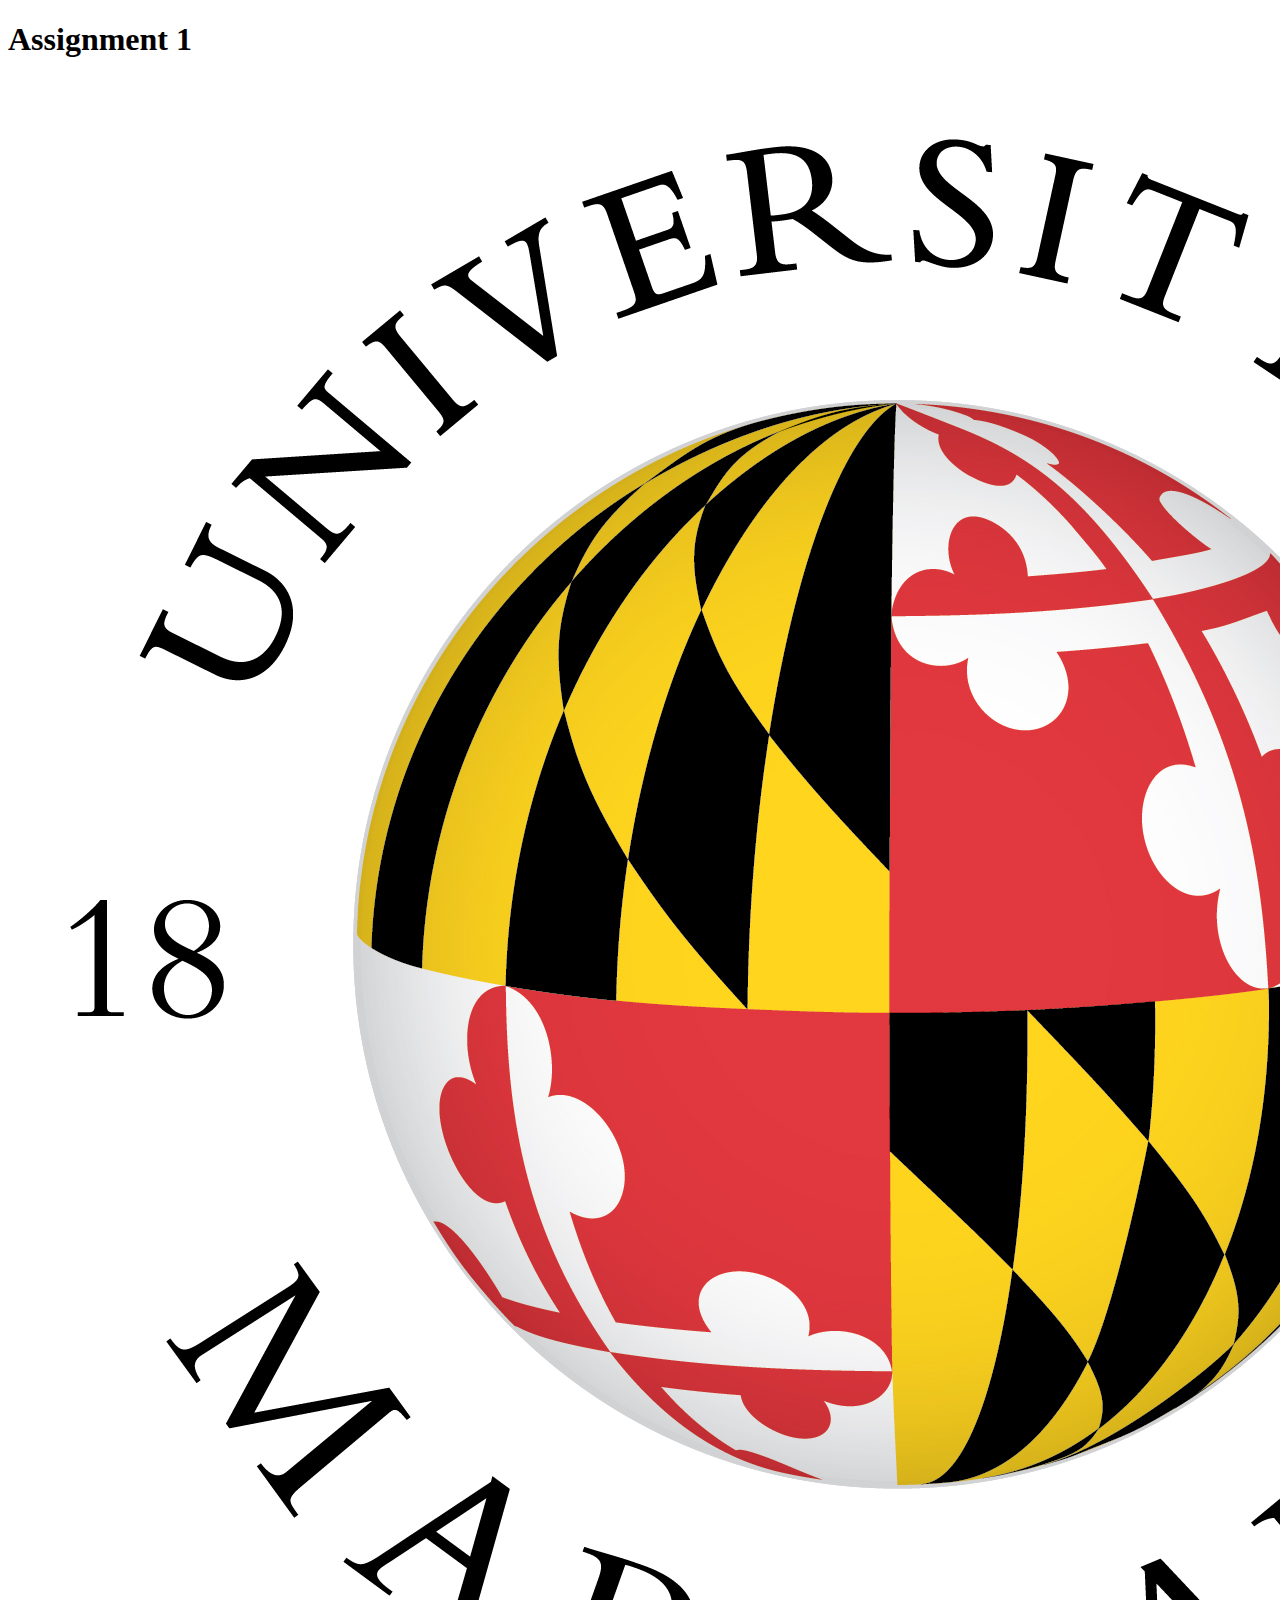
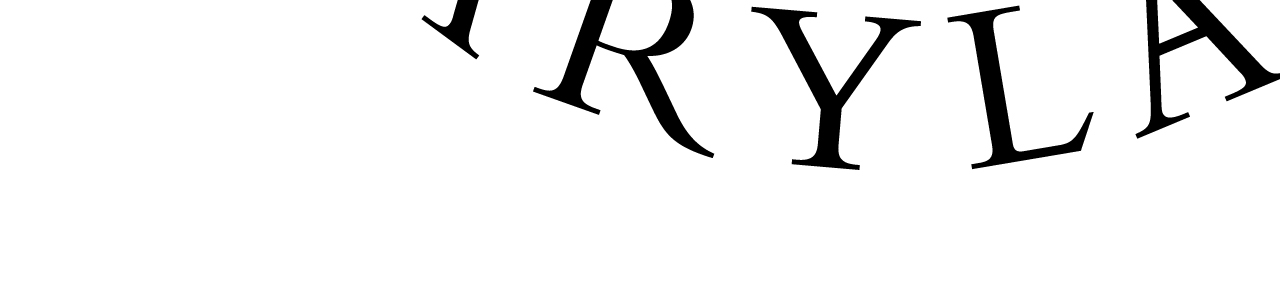
==== public/asst-1/index.html @ a9227ccb "Update index.html" ====
<!DOCTYPE html>
<html lang="en">
  <head>
    <meta charset="utf-8">
    <title>Assingment 1</title>
    <link rel="stylesheet" href="styles.css">

  </head>


  <body>

   <div class= "header">
      <h1>Assignment 1</h1>
      <img src="UMD logo.jpg" alt="University of Maryland logo">
    </div>
  
    <div id ="container" class="wrapper">
        

          <div class = "main">

            <div class = "main-image">
          
          
                <p></p>
          
            
            </div>  

          <div  class = "main-info">





          </div>





          </div>



          
        </div>      



    

  
    </body>         
</html>
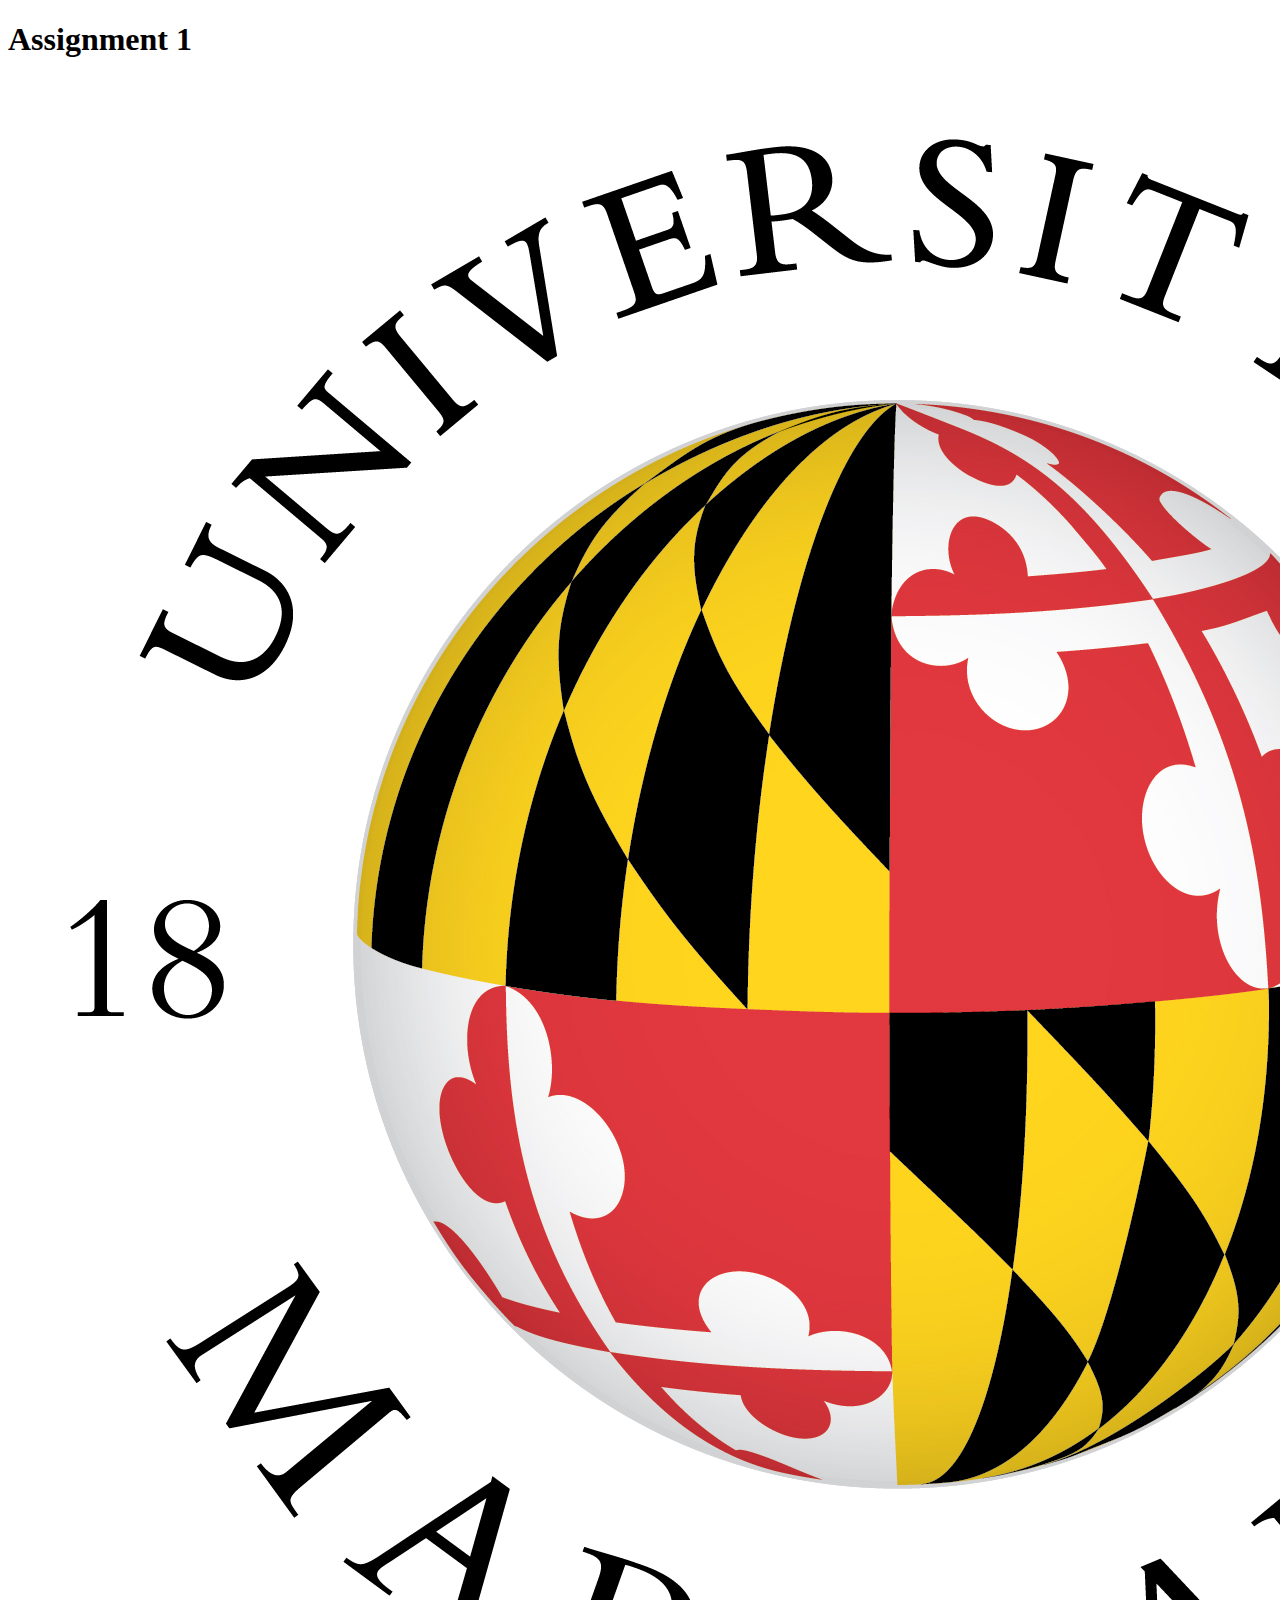
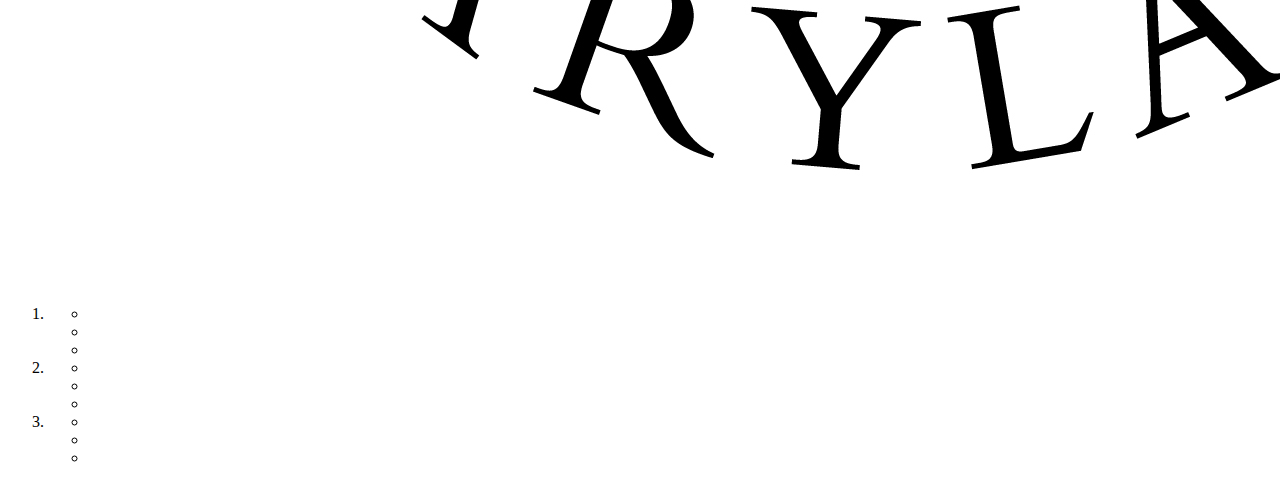
==== commit e6d50ab5: "Update index.html" ====
--- a/public/asst-1/index.html
+++ b/public/asst-1/index.html
@@ -2,7 +2,7 @@
 <html lang="en">
   <head>
     <meta charset="utf-8">
-    <title>Assingment 1</title>
+    <title>Assignment 1</title>
     <link rel="stylesheet" href="styles.css">
 
   </head>
@@ -30,15 +30,39 @@
 
           <div  class = "main-info">
 
+          <h2></h2>
+            <p></p>
+
+          <ol>
+
+            <li>
+            <ul>
+              <li></li>
+              <li></li>
+              <li></li>
+            </ul>
+            </li>
+
+            <li>
+              <ul>
+                <li></li>
+                <li></li>
+                <li></li>
+              </ul>
+              </li>
+
+              <li>
+                <ul>
+                  <li></li>
+                  <li></li>
+                  <li></li>
+                </ul>
+                </li>
 
 
-
+          </ol>
 
           </div>
-
-
-
-
 
           </div>
 
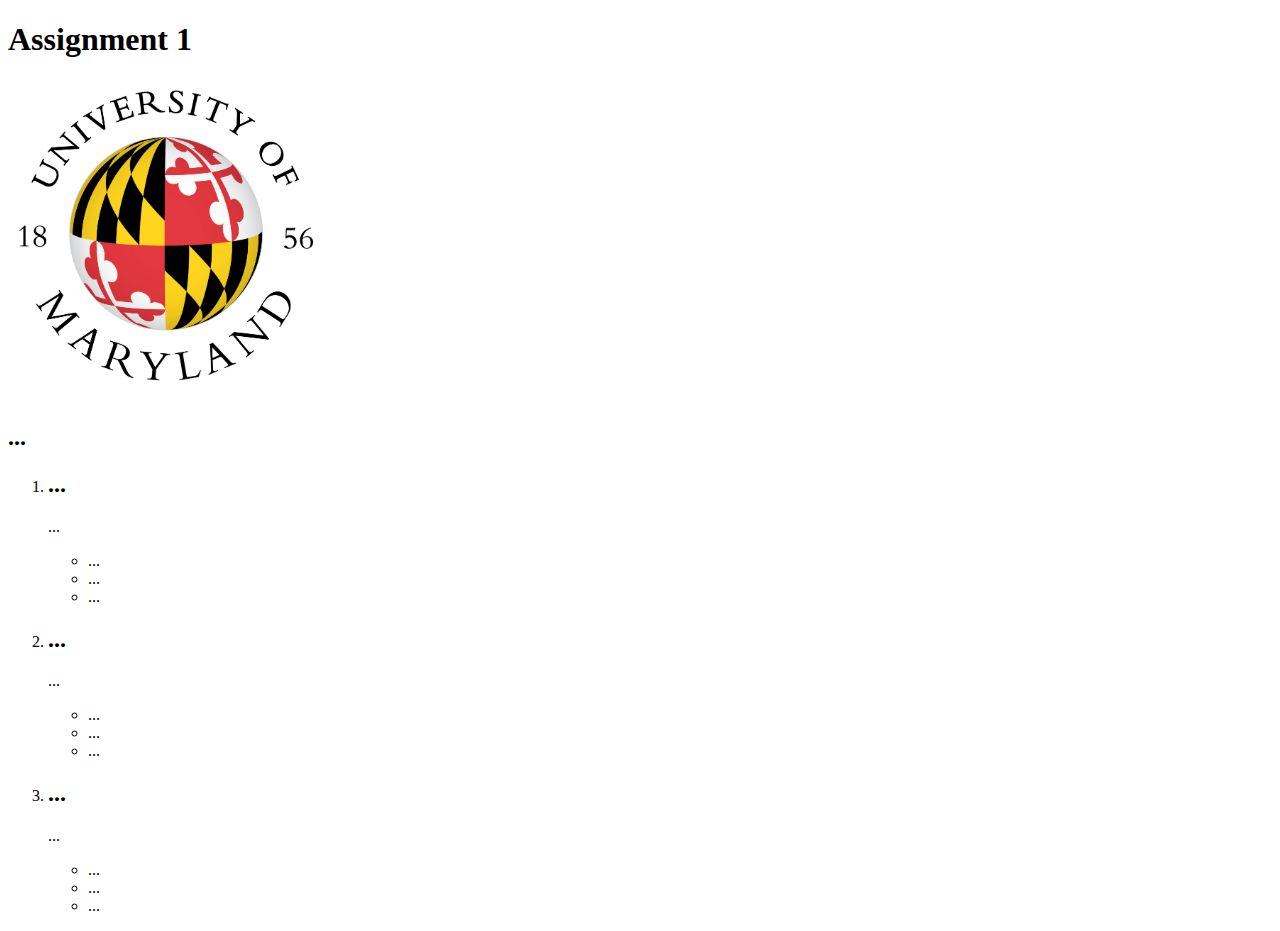
==== commit 7b752243: "update" ====
--- a/public/asst-1/index.html
+++ b/public/asst-1/index.html
@@ -12,10 +12,10 @@
 
    <div class= "header">
       <h1>Assignment 1</h1>
-      <img src="UMD logo.jpg" alt="University of Maryland logo">
+      <img src="UMD logo.jpg" alt="University of Maryland logo" width="320" height="320">
     </div>
   
-    <div id ="container" class="wrapper">
+    <div class ="container" class="wrapper">
         
 
           <div class = "main">
@@ -30,35 +30,40 @@
 
           <div  class = "main-info">
 
-          <h2></h2>
+          <h2>...</h2>
             <p></p>
 
           <ol>
 
-            <li>
+          <li>
+            <h2>...</h2>
+            <p>...</p>
             <ul>
-              <li></li>
-              <li></li>
-              <li></li>
+              <li>...</li>
+              <li>...</li>
+              <li>...</li>
             </ul>
-            </li>
+          </li> 
+
+           <li>
+              <h2>...</h2>
+              <p>...</p>
+              <ul>
+                <li>...</li>
+                <li>...</li>
+                <li>...</li>
+              </ul>
+            </li>  
 
             <li>
-              <ul>
-                <li></li>
-                <li></li>
-                <li></li>
-              </ul>
-              </li>
-
-              <li>
+                <h2>...</h2>
+                <p>...</p>
                 <ul>
-                  <li></li>
-                  <li></li>
-                  <li></li>
+                  <li>...</li>
+                  <li>...</li>
+                  <li>...</li>
                 </ul>
-                </li>
-
+            </li>  
 
           </ol>
 
--- a/public/asst-1/styles.css
+++ b/public/asst-1/styles.css
@@ -0,0 +1,11 @@
+.header {
+
+}
+
+.main {
+
+}
+
+.article {
+  
+}
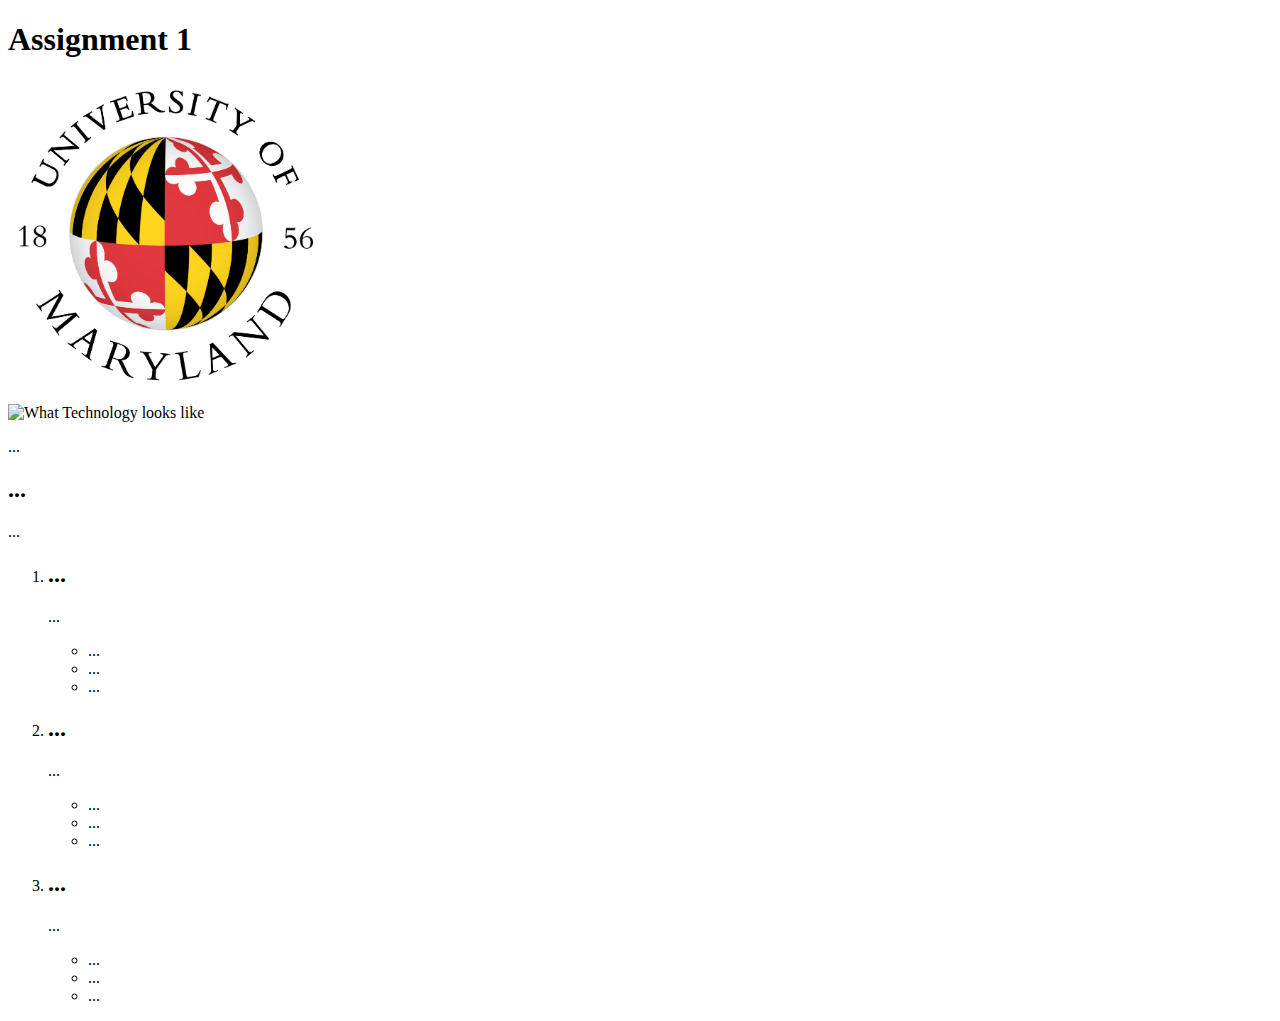
==== commit 49ae3308: "update" ====
--- a/public/asst-1/index.html
+++ b/public/asst-1/index.html
@@ -14,24 +14,26 @@
       <h1>Assignment 1</h1>
       <img src="UMD logo.jpg" alt="University of Maryland logo" width="320" height="320">
     </div>
+
+    <div class="container">
   
-    <div class ="container" class="wrapper">
+    <div class="wrapper">
         
 
           <div class = "main">
 
             <div class = "main-image">
+              <img src="technology.jpeg" alt="What Technology looks like" width="320" height="320">
           
-          
-                <p></p>
+                <p>...</p>
           
             
             </div>  
 
-          <div  class = "main-info">
+          <div class = "main-info">
 
           <h2>...</h2>
-            <p></p>
+            <p>...</p>
 
           <ol>
 
@@ -74,7 +76,9 @@
 
 
           
-        </div>      
+        </div>  
+        
+        </div>
 
 
 
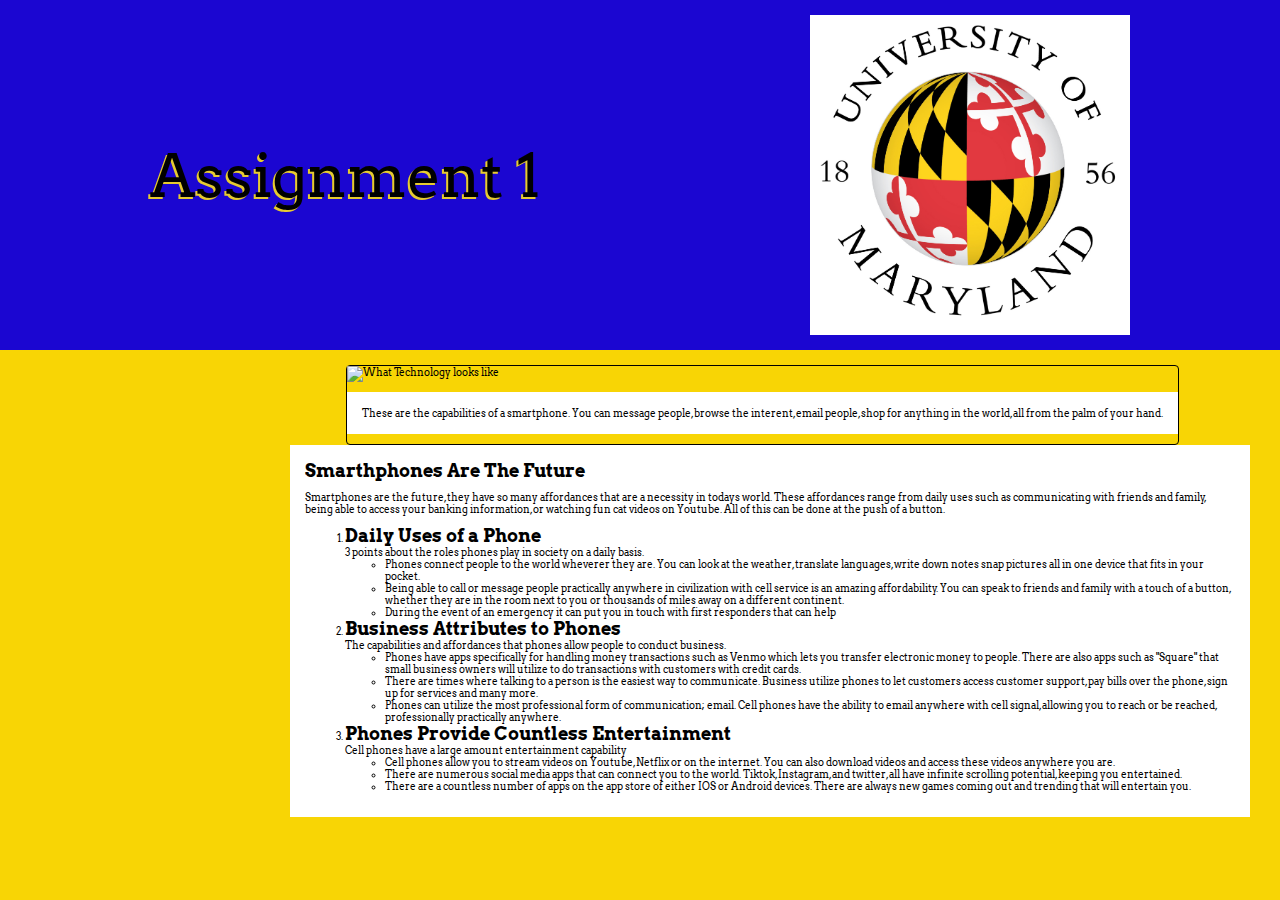
==== commit f4ff76bb: "Update index.html" ====
--- a/public/asst-1/index.html
+++ b/public/asst-1/index.html
@@ -1,9 +1,11 @@
 <!DOCTYPE html>
 <html lang="en">
+
   <head>
     <meta charset="utf-8">
     <title>Assignment 1</title>
     <link rel="stylesheet" href="styles.css">
+    <link href="https://fonts.googleapis.com/css2?family=Arvo&display=swap" rel="stylesheet">
 
   </head>
 
@@ -15,55 +17,56 @@
       <img src="UMD logo.jpg" alt="University of Maryland logo" width="320" height="320">
     </div>
 
-    <div class="container">
+    
   
     <div class="wrapper">
-        
+      
+        <div class = "container">
 
-          <div class = "main">
+          
 
-            <div class = "main-image">
+            <div class = "img">
               <img src="technology.jpeg" alt="What Technology looks like" width="320" height="320">
           
-                <p>...</p>
+                <p>These are the capabilities of a smartphone. You can message people, browse the interent, email people, shop for anything in the world, all from the palm of your hand.</p>
           
             
             </div>  
 
           <div class = "main-info">
 
-          <h2>...</h2>
-            <p>...</p>
+          <h2>Smarthphones Are The Future</h2>
+            <p>Smartphones are the future, they have so many affordances that are a necessity in todays world. These affordances range from daily uses such as communicating with friends and family, being able to access your banking information, or watching fun cat videos on Youtube. All of this can be done at the push of a button.</p>
 
           <ol>
 
           <li>
-            <h2>...</h2>
-            <p>...</p>
-            <ul>
-              <li>...</li>
-              <li>...</li>
-              <li>...</li>
+            <h2 class ="title">Daily Uses of a Phone</h2>
+            <div class = "description">3 points about the roles phones play in society on a daily basis.</div>
+            <ul class ="info">
+              <li>Phones connect people to the world wheverer they are. You can look at the weather, translate languages, write down notes snap pictures all in one device that fits in your pocket. </li>
+              <li>Being able to call or message people practically anywhere in civilization with cell service is an amazing affordability. You can speak to friends and family with a touch of a button, whether they are in the room next to you or thousands of miles away on a different continent.</li>
+              <li>During the event of an emergency it can put you in touch with first responders that can help</li>
             </ul>
           </li> 
 
            <li>
-              <h2>...</h2>
-              <p>...</p>
-              <ul>
-                <li>...</li>
-                <li>...</li>
-                <li>...</li>
+            <h2 class ="title">Business Attributes to Phones</h2>
+            <div class = "description">The capabilities and affordances that phones allow people to conduct business.</div>
+            <ul class ="info">
+                <li>Phones have apps specifically for handling money transactions such as Venmo which lets you transfer electronic money to people. There are also apps such as "Square" that small business owners will utilize to do transactions with customers with credit cards.</li>
+                <li>There are times where talking to a person is the easiest way to communicate. Business utilize phones to let customers access customer support, pay bills over the phone, sign up for services and many more.</li>
+                <li>Phones can utilize the most professional form of communication; email. Cell phones have the ability to email anywhere with cell signal, allowing you to reach or be reached, professionally practically anywhere.</li>
               </ul>
             </li>  
 
             <li>
-                <h2>...</h2>
-                <p>...</p>
-                <ul>
-                  <li>...</li>
-                  <li>...</li>
-                  <li>...</li>
+              <h2 class ="title">Phones Provide Countless Entertainment</h2>
+              <div class = "description">Cell phones have a large amount entertainment capability</div>
+              <ul class ="info">
+                  <li>Cell phones allow you to stream videos on Youtube, Netflix or on the internet. You can also download videos and access these videos anywhere you are.</li>
+                  <li>There are numerous social media apps that can connect you to the world. Tiktok, Instagram, and twitter, all have infinite scrolling potential, keeping you entertained.</li>
+                  <li>There are a countless number of apps on the app store of either IOS or Android devices. There are always new games coming out and trending that will entertain you.</li>
                 </ul>
             </li>  
 
@@ -71,7 +74,7 @@
 
           </div>
 
-          </div>
+         
 
 
 
--- a/public/asst-1/styles.css
+++ b/public/asst-1/styles.css
@@ -1,11 +1,96 @@
+html, body {
+    margin: 0;
+    padding: 0;
+  }
+  
+  html {
+    font-size: 10px;
+  
+  }
+  
+  body{
+    font-family: 'Arvo', serif;
+    background-color: #F8D505;
+  } 
+
+  h1, h2 {
+      margin:0;
+      padding:0;
+      font-family: 'Arvo', serif;
+  }
+
+  h1 {
+      font-size: 6rem;
+      font-weight: 300;
+      text-shadow: -2px 2px #E6CB30;
+  }
+
+  h2 {
+      font-size: 1.8rem;
+      font-weight: 900;
+  }
+
 .header {
+    display: flex;
+    flex-direction: row;
+    flex-wrap:wrap;
+    justify-content: space-around;
+    align-items: center;
+    margin: 0;
+    margin-bottom: 15px;
+    padding: 15px;
+    background-color: #1B06D1;
 
 }
-
-.main {
-
+    
+.wrapper {
+    margin-right: 15px;
+    flex: 0 1 auto;
+    /* margin: 0 auto;
+    max-width: 960px; */
+    /* flex-wrap:wrap; */
+    /* display: flex;
+    flex-flow: row wrap;  */
 }
 
-.article {
-  
+.container {
+    margin: 0 auto;
+    margin-bottom: 10px;
+    max-width: 960px;
+    align-content:center;
+    display: flex;
+    flex-wrap: wrap;
+    align-items: flex-start;
+    justify-content: space-between;
+    justify-content: center;
+    margin-right: 15px;
+    flex: 1 0 auto;
+    /* align-items: flex-start; */
+    /* justify-content: space-around; */
+    /* flex-flow: row wrap;  */
 }
+
+
+.img {
+    flex-flow: column wrap;
+    /* flex: 1 0 auto; */
+    margin-right: 15px;
+    flex: 0 1 auto;
+    border-radius: 4px;
+    border-width: 1px;
+    border-style: solid;
+}
+
+.img p {
+    background-color: white;
+    padding:15px;
+    
+    /* max-width: 290px; */
+}
+
+.main-info {
+    background-color: white;
+    padding:15px;
+}
+
+
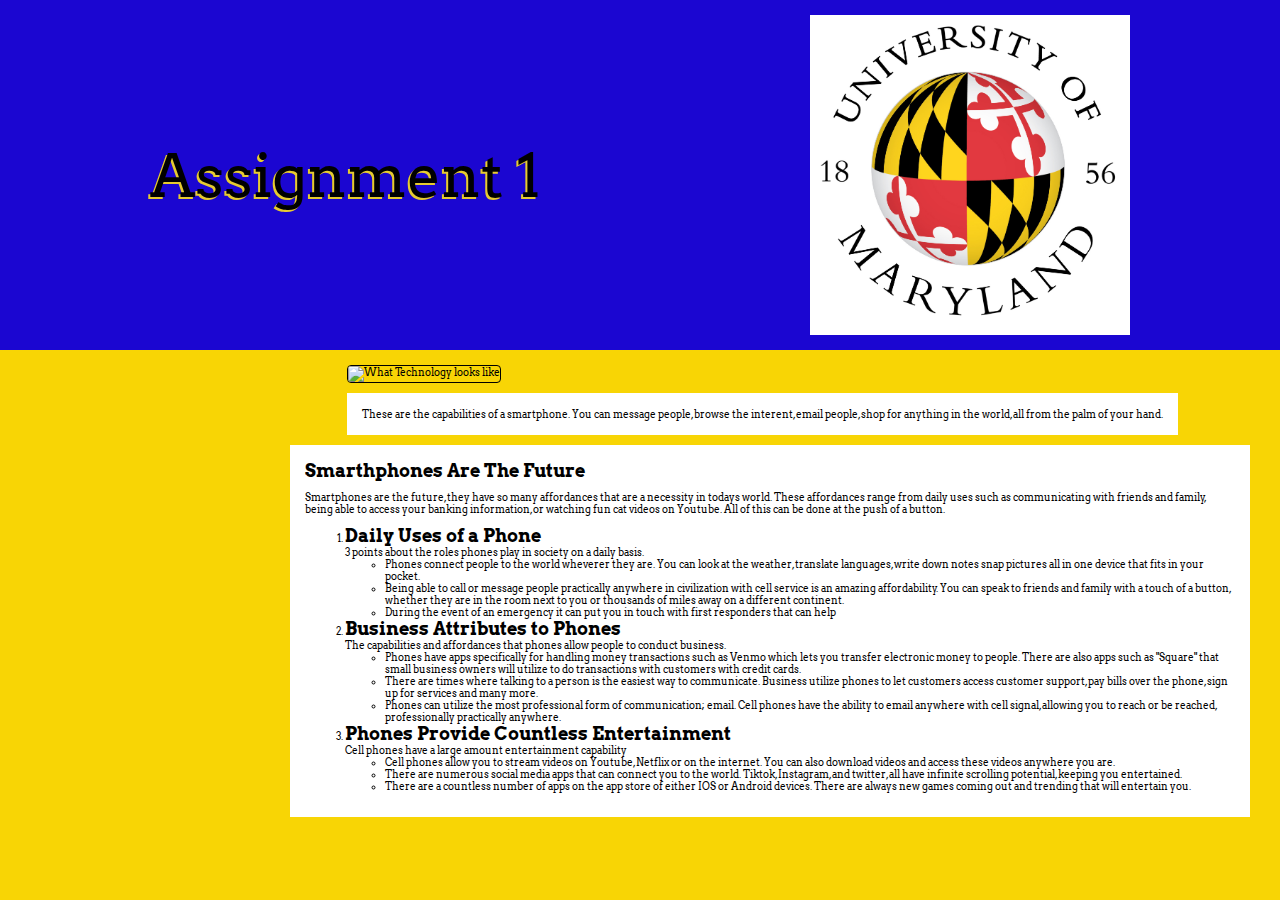
==== commit 61b3340f: "update" ====
--- a/public/asst-1/index.html
+++ b/public/asst-1/index.html
@@ -14,7 +14,7 @@
 
    <div class= "header">
       <h1>Assignment 1</h1>
-      <img src="UMD logo.jpg" alt="University of Maryland logo" width="320" height="320">
+      <img class ="logo" src="UMD logo.jpg" alt="University of Maryland logo" width="320" height="320">
     </div>
 
     
@@ -26,11 +26,10 @@
           
 
             <div class = "img">
-              <img src="technology.jpeg" alt="What Technology looks like" width="320" height="320">
+              <img class ="image" src="technology.jpeg" alt="What Technology looks like" width="150" height="150">
           
                 <p>These are the capabilities of a smartphone. You can message people, browse the interent, email people, shop for anything in the world, all from the palm of your hand.</p>
           
-            
             </div>  
 
           <div class = "main-info">
--- a/public/asst-1/styles.css
+++ b/public/asst-1/styles.css
@@ -61,8 +61,8 @@
     display: flex;
     flex-wrap: wrap;
     align-items: flex-start;
-    justify-content: space-between;
-    justify-content: center;
+    justify-content:space-between;
+    justify-content:center;
     margin-right: 15px;
     flex: 1 0 auto;
     /* align-items: flex-start; */
@@ -71,7 +71,7 @@
 }
 
 
-.img {
+.image {
     flex-flow: column wrap;
     /* flex: 1 0 auto; */
     margin-right: 15px;
@@ -79,6 +79,10 @@
     border-radius: 4px;
     border-width: 1px;
     border-style: solid;
+}
+
+.img{
+    margin-right: 15px; 
 }
 
 .img p {
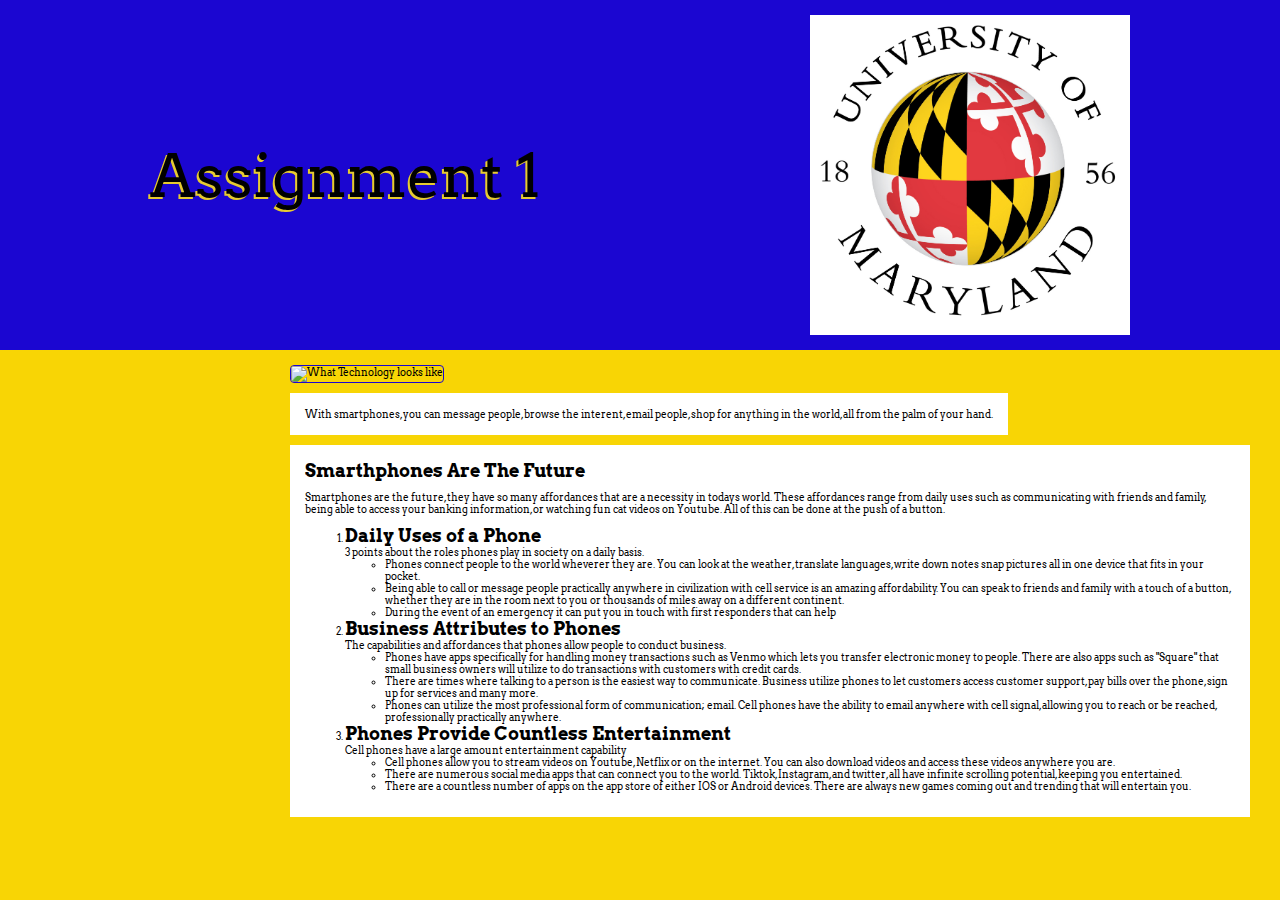
==== commit 4c1325d2: "Merge branch 'master' of https://github.com/aaronmka/aaronmka.github.io" ====
--- a/public/asst-1/index.html
+++ b/public/asst-1/index.html
@@ -25,10 +25,10 @@
 
           
 
-            <div class = "img">
+            <div class = "imgbox">
               <img class ="image" src="technology.jpeg" alt="What Technology looks like" width="150" height="150">
           
-                <p>These are the capabilities of a smartphone. You can message people, browse the interent, email people, shop for anything in the world, all from the palm of your hand.</p>
+                <p>With smartphones, you can message people, browse the interent, email people, shop for anything in the world, all from the palm of your hand.</p>
           
             </div>  
 
--- a/public/asst-1/styles.css
+++ b/public/asst-1/styles.css
@@ -62,7 +62,6 @@
     flex-wrap: wrap;
     align-items: flex-start;
     justify-content:space-between;
-    justify-content:center;
     margin-right: 15px;
     flex: 1 0 auto;
     /* align-items: flex-start; */
@@ -70,6 +69,10 @@
     /* flex-flow: row wrap;  */
 }
 
+.imgbox img {
+    border: 1px solid #1B06D1;
+    border-radius: 4px;
+}
 
 .image {
     flex-flow: column wrap;
@@ -85,7 +88,7 @@
     margin-right: 15px; 
 }
 
-.img p {
+.imgbox p {
     background-color: white;
     padding:15px;
     
@@ -98,3 +101,12 @@
 }
 
 
+@media only screen and (max-width: 1000px) {
+    .container {
+        justify-content:center;
+    }  
+    .img{
+        flex: 1 0 auto;
+        margin-right: 0px; 
+    }
+  }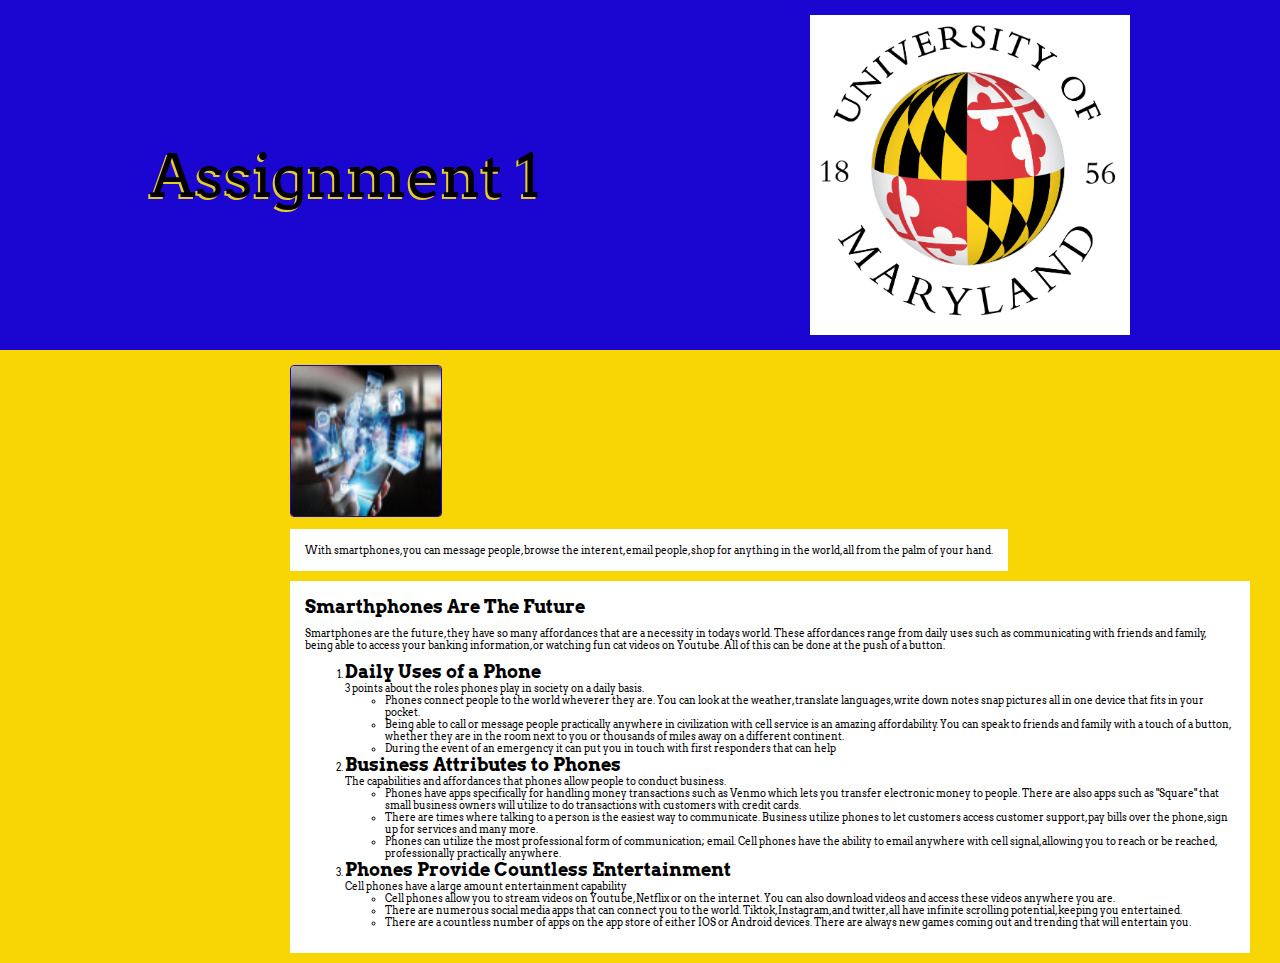
==== commit db05814b: "Update index.html" ====
--- a/public/asst-1/index.html
+++ b/public/asst-1/index.html
@@ -26,7 +26,7 @@
           
 
             <div class = "imgbox">
-              <img class ="image" src="technology.jpeg" alt="What Technology looks like" width="150" height="150">
+              <img class ="image" src="Technology - Copy-100x100-100x99.jpeg" alt="What Technology looks like" width="150" height="150">
           
                 <p>With smartphones, you can message people, browse the interent, email people, shop for anything in the world, all from the palm of your hand.</p>
           
